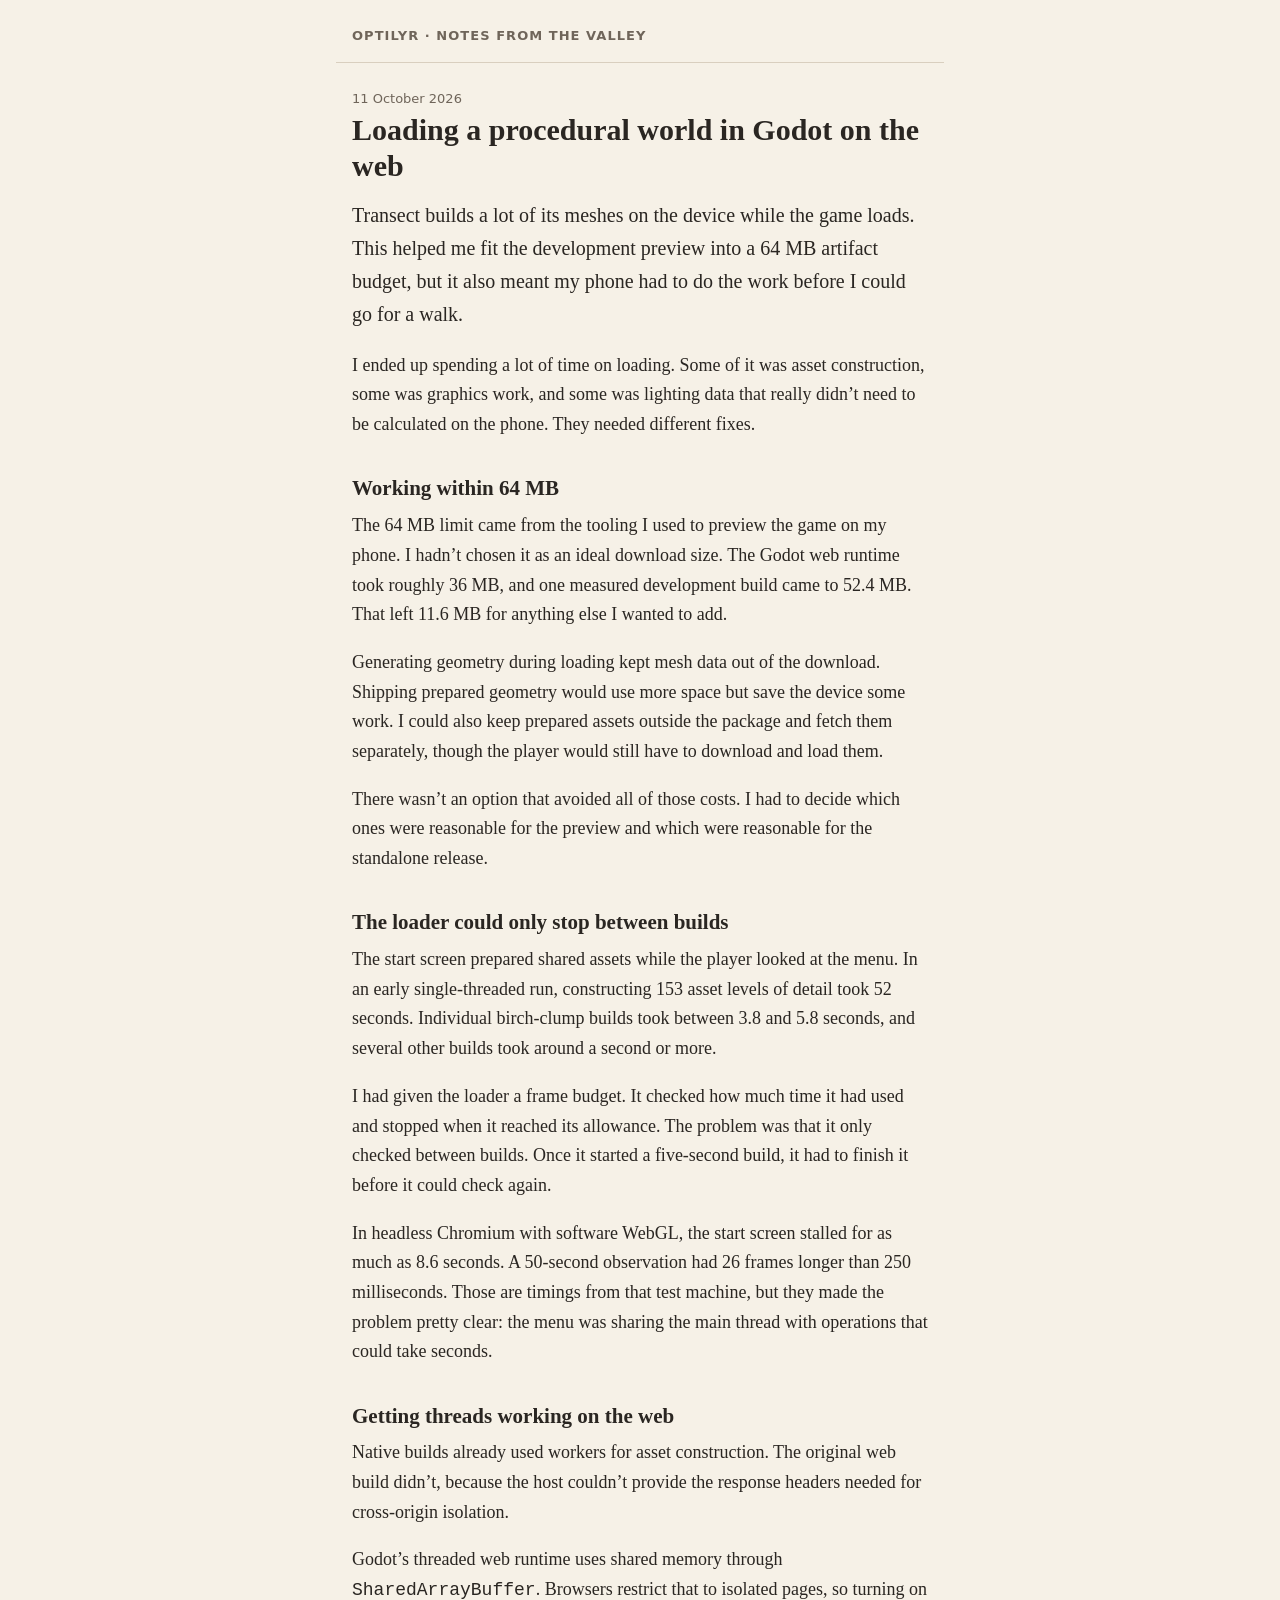
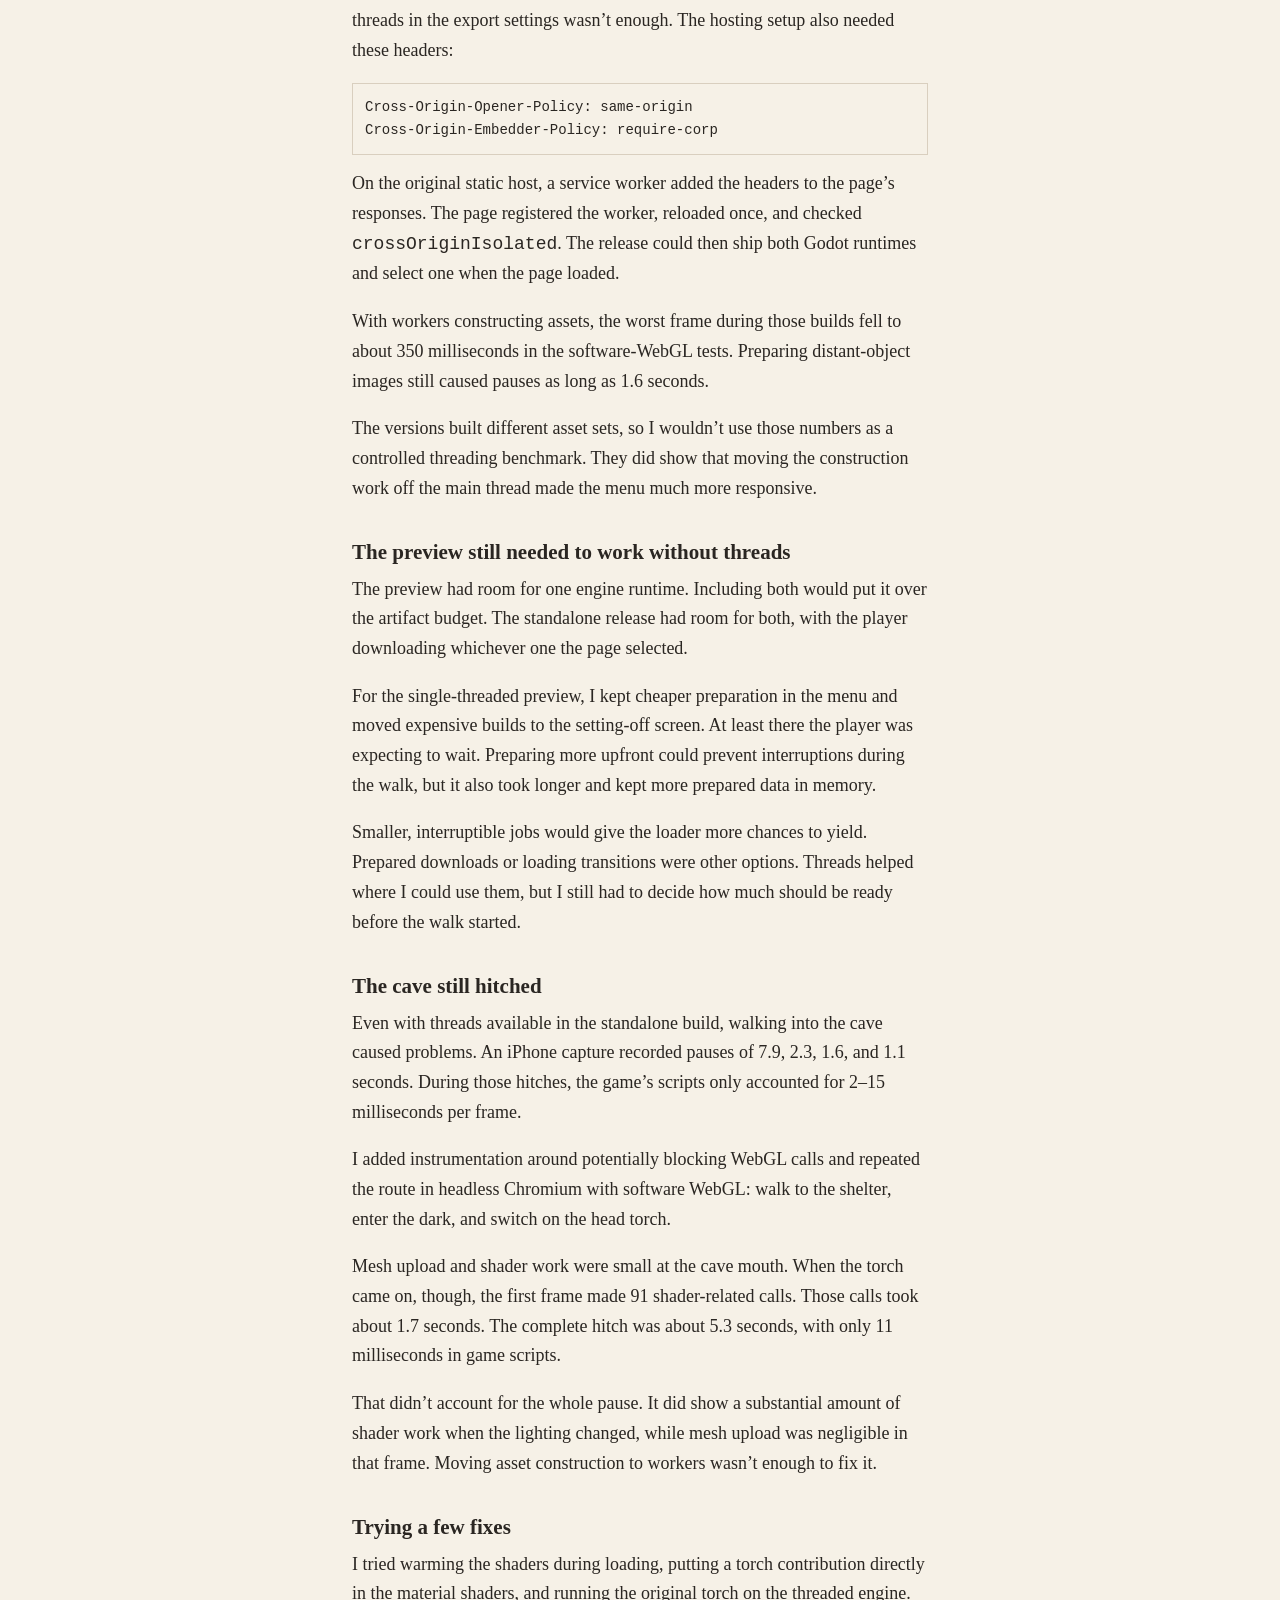
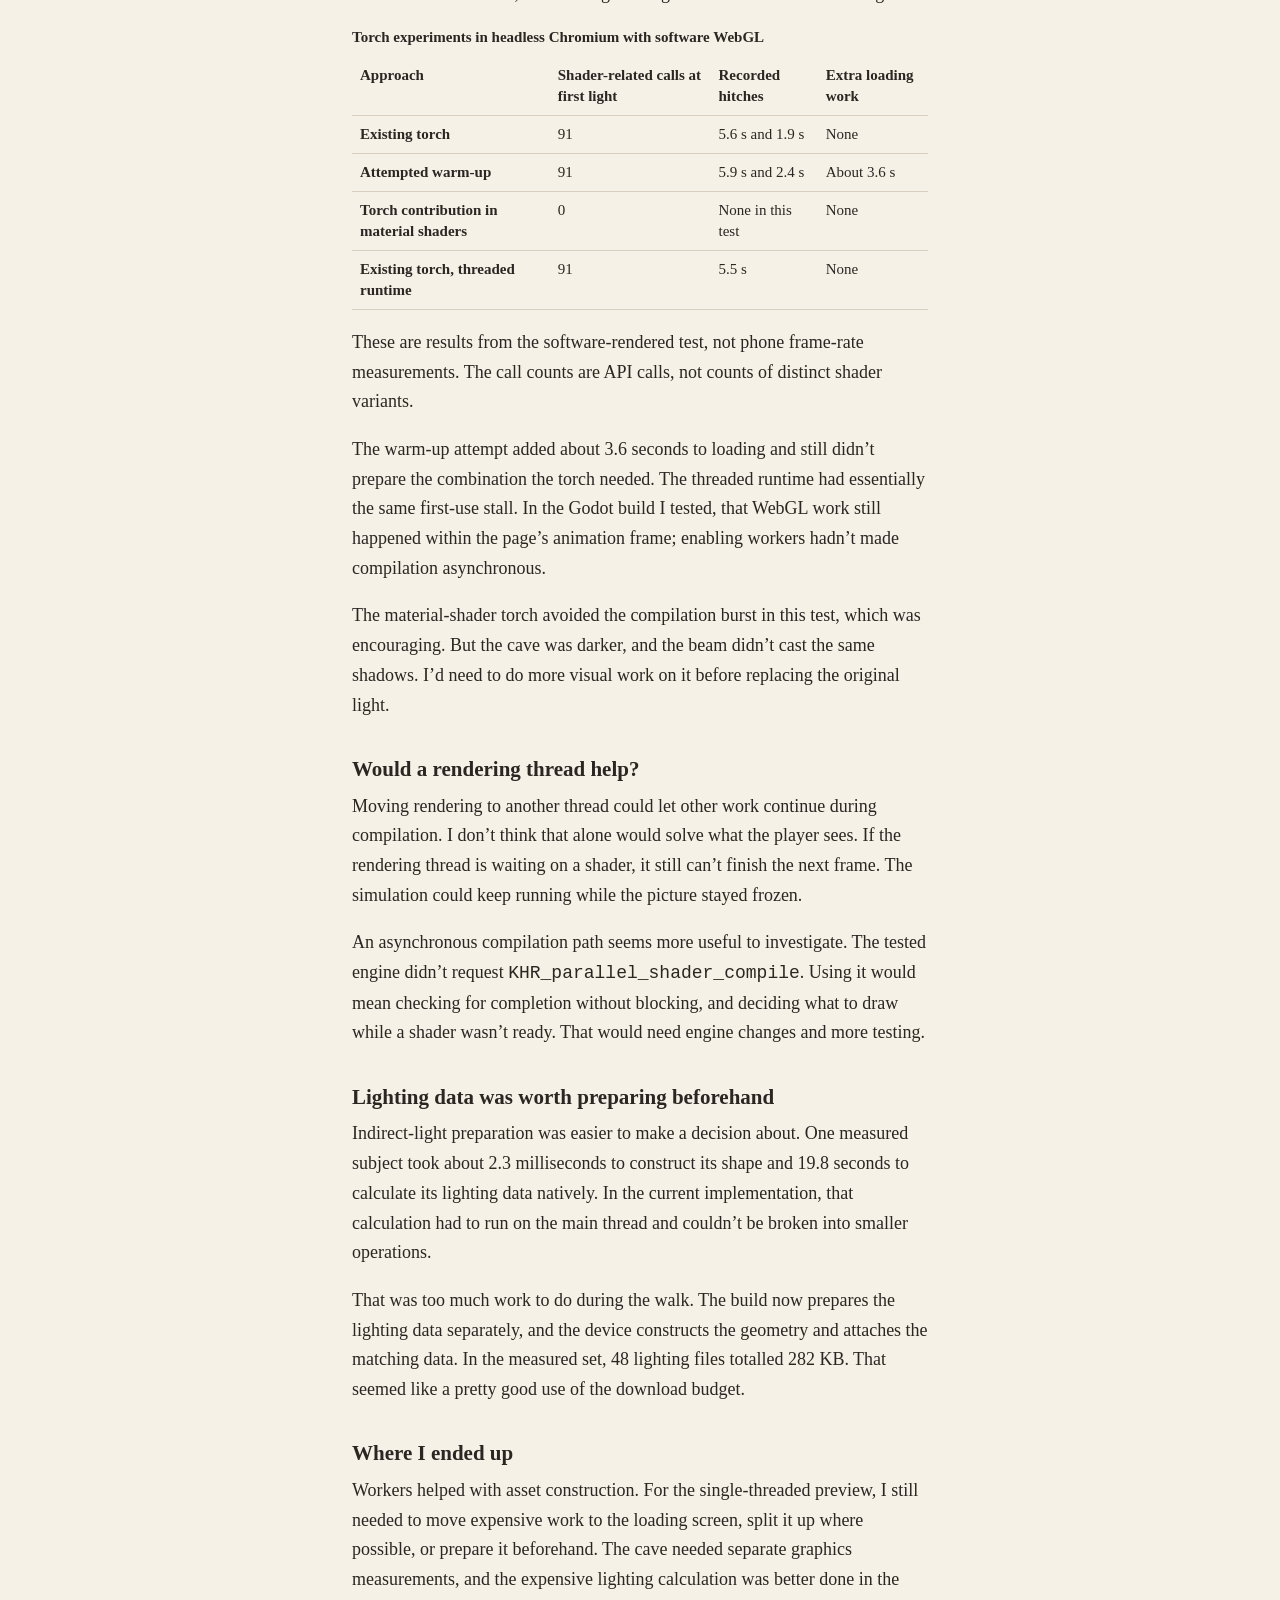
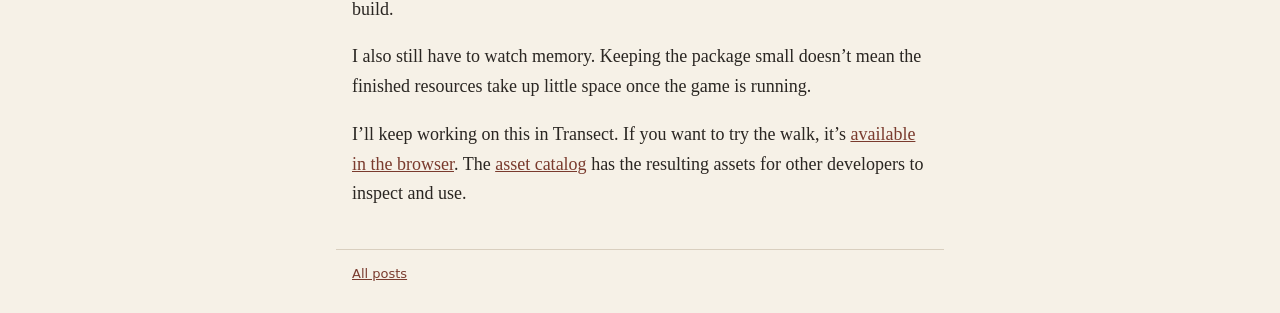
==== posts/loading-a-procedural-world.html @ 337b53d2 "Publish Transect announcement and procedural loading posts" ====
<!doctype html>
<html lang="en">
<head>
<meta charset="utf-8">
<meta name="viewport" content="width=device-width,initial-scale=1">
<title>Loading a procedural world in Godot on the web</title>
<meta name="description" content="What I tried to reduce loading stalls in Transect, from worker threads to shader experiments and prepared lighting data.">
<link rel="stylesheet" href="../style.css">
</head>
<body>
<header><a class="site" href="../">optilyr · notes from the valley</a></header>
<main>
<article>
<p class="date">11 October 2026</p>
<h1>Loading a procedural world in Godot on the web</h1>
<p class="lede">Transect builds a lot of its meshes on the device while the game loads. This helped me fit the development preview into a 64 MB artifact budget, but it also meant my phone had to do the work before I could go for a walk.</p>
<p>I ended up spending a lot of time on loading. Some of it was asset construction, some was graphics work, and some was lighting data that really didn’t need to be calculated on the phone. They needed different fixes.</p>
<h2>Working within 64 MB</h2>
<p>The 64 MB limit came from the tooling I used to preview the game on my phone. I hadn’t chosen it as an ideal download size. The Godot web runtime took roughly 36 MB, and one measured development build came to 52.4 MB. That left 11.6 MB for anything else I wanted to add.</p>
<p>Generating geometry during loading kept mesh data out of the download. Shipping prepared geometry would use more space but save the device some work. I could also keep prepared assets outside the package and fetch them separately, though the player would still have to download and load them.</p>
<p>There wasn’t an option that avoided all of those costs. I had to decide which ones were reasonable for the preview and which were reasonable for the standalone release.</p>
<h2>The loader could only stop between builds</h2>
<p>The start screen prepared shared assets while the player looked at the menu. In an early single-threaded run, constructing 153 asset levels of detail took 52 seconds. Individual birch-clump builds took between 3.8 and 5.8 seconds, and several other builds took around a second or more.</p>
<p>I had given the loader a frame budget. It checked how much time it had used and stopped when it reached its allowance. The problem was that it only checked between builds. Once it started a five-second build, it had to finish it before it could check again.</p>
<p>In headless Chromium with software WebGL, the start screen stalled for as much as 8.6 seconds. A 50-second observation had 26 frames longer than 250 milliseconds. Those are timings from that test machine, but they made the problem pretty clear: the menu was sharing the main thread with operations that could take seconds.</p>
<h2>Getting threads working on the web</h2>
<p>Native builds already used workers for asset construction. The original web build didn’t, because the host couldn’t provide the response headers needed for cross-origin isolation.</p>
<p>Godot’s threaded web runtime uses shared memory through <code>SharedArrayBuffer</code>. Browsers restrict that to isolated pages, so turning on threads in the export settings wasn’t enough. The hosting setup also needed these headers:</p>
<pre><code>Cross-Origin-Opener-Policy: same-origin
Cross-Origin-Embedder-Policy: require-corp</code></pre>
<p>On the original static host, a service worker added the headers to the page’s responses. The page registered the worker, reloaded once, and checked <code>crossOriginIsolated</code>. The release could then ship both Godot runtimes and select one when the page loaded.</p>
<p>With workers constructing assets, the worst frame during those builds fell to about 350 milliseconds in the software-WebGL tests. Preparing distant-object images still caused pauses as long as 1.6 seconds.</p>
<p>The versions built different asset sets, so I wouldn’t use those numbers as a controlled threading benchmark. They did show that moving the construction work off the main thread made the menu much more responsive.</p>
<h2>The preview still needed to work without threads</h2>
<p>The preview had room for one engine runtime. Including both would put it over the artifact budget. The standalone release had room for both, with the player downloading whichever one the page selected.</p>
<p>For the single-threaded preview, I kept cheaper preparation in the menu and moved expensive builds to the setting-off screen. At least there the player was expecting to wait. Preparing more upfront could prevent interruptions during the walk, but it also took longer and kept more prepared data in memory.</p>
<p>Smaller, interruptible jobs would give the loader more chances to yield. Prepared downloads or loading transitions were other options. Threads helped where I could use them, but I still had to decide how much should be ready before the walk started.</p>
<h2>The cave still hitched</h2>
<p>Even with threads available in the standalone build, walking into the cave caused problems. An iPhone capture recorded pauses of 7.9, 2.3, 1.6, and 1.1 seconds. During those hitches, the game’s scripts only accounted for 2–15 milliseconds per frame.</p>
<p>I added instrumentation around potentially blocking WebGL calls and repeated the route in headless Chromium with software WebGL: walk to the shelter, enter the dark, and switch on the head torch.</p>
<p>Mesh upload and shader work were small at the cave mouth. When the torch came on, though, the first frame made 91 shader-related calls. Those calls took about 1.7 seconds. The complete hitch was about 5.3 seconds, with only 11 milliseconds in game scripts.</p>
<p>That didn’t account for the whole pause. It did show a substantial amount of shader work when the lighting changed, while mesh upload was negligible in that frame. Moving asset construction to workers wasn’t enough to fix it.</p>
<h2>Trying a few fixes</h2>
<p>I tried warming the shaders during loading, putting a torch contribution directly in the material shaders, and running the original torch on the threaded engine.</p>
<div class="table-scroll" role="region" aria-label="Torch experiment results" tabindex="0">
<table>
<caption>Torch experiments in headless Chromium with software WebGL</caption>
<thead><tr><th scope="col">Approach</th><th scope="col">Shader-related calls at first light</th><th scope="col">Recorded hitches</th><th scope="col">Extra loading work</th></tr></thead>
<tbody>
<tr><th scope="row">Existing torch</th><td>91</td><td>5.6 s and 1.9 s</td><td>None</td></tr>
<tr><th scope="row">Attempted warm-up</th><td>91</td><td>5.9 s and 2.4 s</td><td>About 3.6 s</td></tr>
<tr><th scope="row">Torch contribution in material shaders</th><td>0</td><td>None in this test</td><td>None</td></tr>
<tr><th scope="row">Existing torch, threaded runtime</th><td>91</td><td>5.5 s</td><td>None</td></tr>
</tbody>
</table>
</div>
<p>These are results from the software-rendered test, not phone frame-rate measurements. The call counts are API calls, not counts of distinct shader variants.</p>
<p>The warm-up attempt added about 3.6 seconds to loading and still didn’t prepare the combination the torch needed. The threaded runtime had essentially the same first-use stall. In the Godot build I tested, that WebGL work still happened within the page’s animation frame; enabling workers hadn’t made compilation asynchronous.</p>
<p>The material-shader torch avoided the compilation burst in this test, which was encouraging. But the cave was darker, and the beam didn’t cast the same shadows. I’d need to do more visual work on it before replacing the original light.</p>
<h2>Would a rendering thread help?</h2>
<p>Moving rendering to another thread could let other work continue during compilation. I don’t think that alone would solve what the player sees. If the rendering thread is waiting on a shader, it still can’t finish the next frame. The simulation could keep running while the picture stayed frozen.</p>
<p>An asynchronous compilation path seems more useful to investigate. The tested engine didn’t request <code>KHR_parallel_shader_compile</code>. Using it would mean checking for completion without blocking, and deciding what to draw while a shader wasn’t ready. That would need engine changes and more testing.</p>
<h2>Lighting data was worth preparing beforehand</h2>
<p>Indirect-light preparation was easier to make a decision about. One measured subject took about 2.3 milliseconds to construct its shape and 19.8 seconds to calculate its lighting data natively. In the current implementation, that calculation had to run on the main thread and couldn’t be broken into smaller operations.</p>
<p>That was too much work to do during the walk. The build now prepares the lighting data separately, and the device constructs the geometry and attaches the matching data. In the measured set, 48 lighting files totalled 282 KB. That seemed like a pretty good use of the download budget.</p>
<h2>Where I ended up</h2>
<p>Workers helped with asset construction. For the single-threaded preview, I still needed to move expensive work to the loading screen, split it up where possible, or prepare it beforehand. The cave needed separate graphics measurements, and the expensive lighting calculation was better done in the build.</p>
<p>I also still have to watch memory. Keeping the package small doesn’t mean the finished resources take up little space once the game is running.</p>
<p>I’ll keep working on this in Transect. If you want to try the walk, it’s <a href="https://fellandfjordstudios.github.io/transect-release/">available in the browser</a>. The <a href="https://asset-explorer.pages.dev/">asset catalog</a> has the resulting assets for other developers to inspect and use.</p>
</article>
</main>
<footer><a href="../">All posts</a></footer>
</body>
</html>
---- style.css ----
:root{--bg:#f6f1e7;--ink:#2a2622;--muted:#6f655a;--rule:#d9cfbf;--accent:#7a3b2e}
@media (prefers-color-scheme:dark){:root{--bg:#1c1a17;--ink:#ece6da;--muted:#a89f92;--rule:#3a352e;--accent:#d9876f}}
*{box-sizing:border-box}
html{-webkit-text-size-adjust:100%}
body{margin:0;background:var(--bg);color:var(--ink);font:18px/1.65 Georgia,'Iowan Old Style','Times New Roman',serif}
header,main,footer{max-width:38rem;margin:0 auto;padding:0 16px}
header{padding-top:20px;padding-bottom:12px;border-bottom:1px solid var(--rule)}
.site{font:600 13px/1.2 system-ui,-apple-system,sans-serif;letter-spacing:.08em;text-transform:uppercase;color:var(--muted);text-decoration:none}
.date{font:13px system-ui,-apple-system,sans-serif;color:var(--muted);margin:28px 0 0}
h1{font-size:30px;line-height:1.2;margin:.2em 0 .5em}
h2{font-size:21px;line-height:1.3;margin:1.7em 0 .4em}
p{margin:0 0 1em}
.lede{font-size:20px}
a{color:var(--accent)}
.posts{list-style:none;padding:0;margin:28px 0}
.posts li{padding:14px 0;border-bottom:1px solid var(--rule)}
.posts a{font-size:21px;text-decoration:none}
.posts .date{margin:0}
footer{margin-top:40px;padding-top:16px;padding-bottom:32px;border-top:1px solid var(--rule);font:13px system-ui,-apple-system,sans-serif;color:var(--muted)}

pre{overflow-x:auto;padding:12px;border:1px solid var(--rule);font-size:14px}
.table-scroll{overflow-x:auto;margin:0 0 1em}
table{width:100%;border-collapse:collapse;font-size:15px;line-height:1.4}
caption{text-align:left;font-weight:bold;margin-bottom:.6em}
th,td{text-align:left;vertical-align:top;padding:8px;border-bottom:1px solid var(--rule)}
code{overflow-wrap:anywhere}
pre code{overflow-wrap:normal}
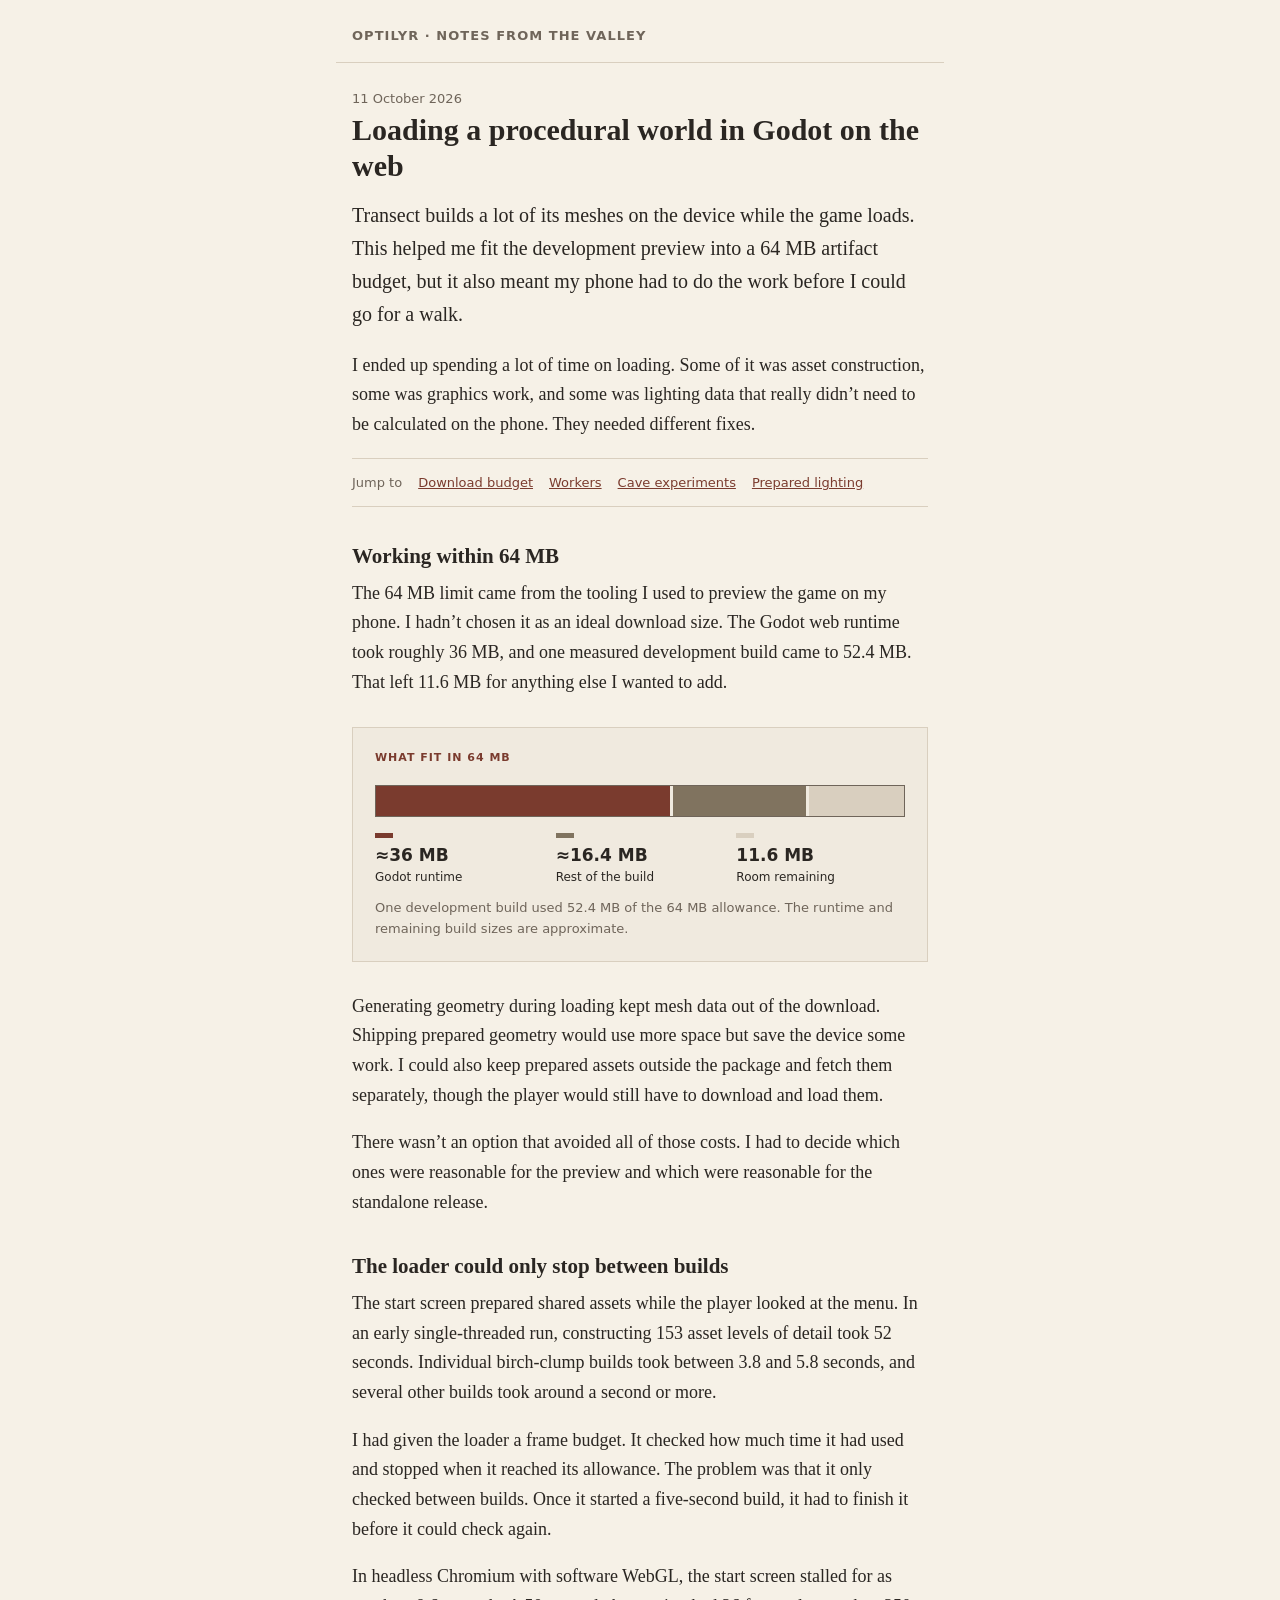
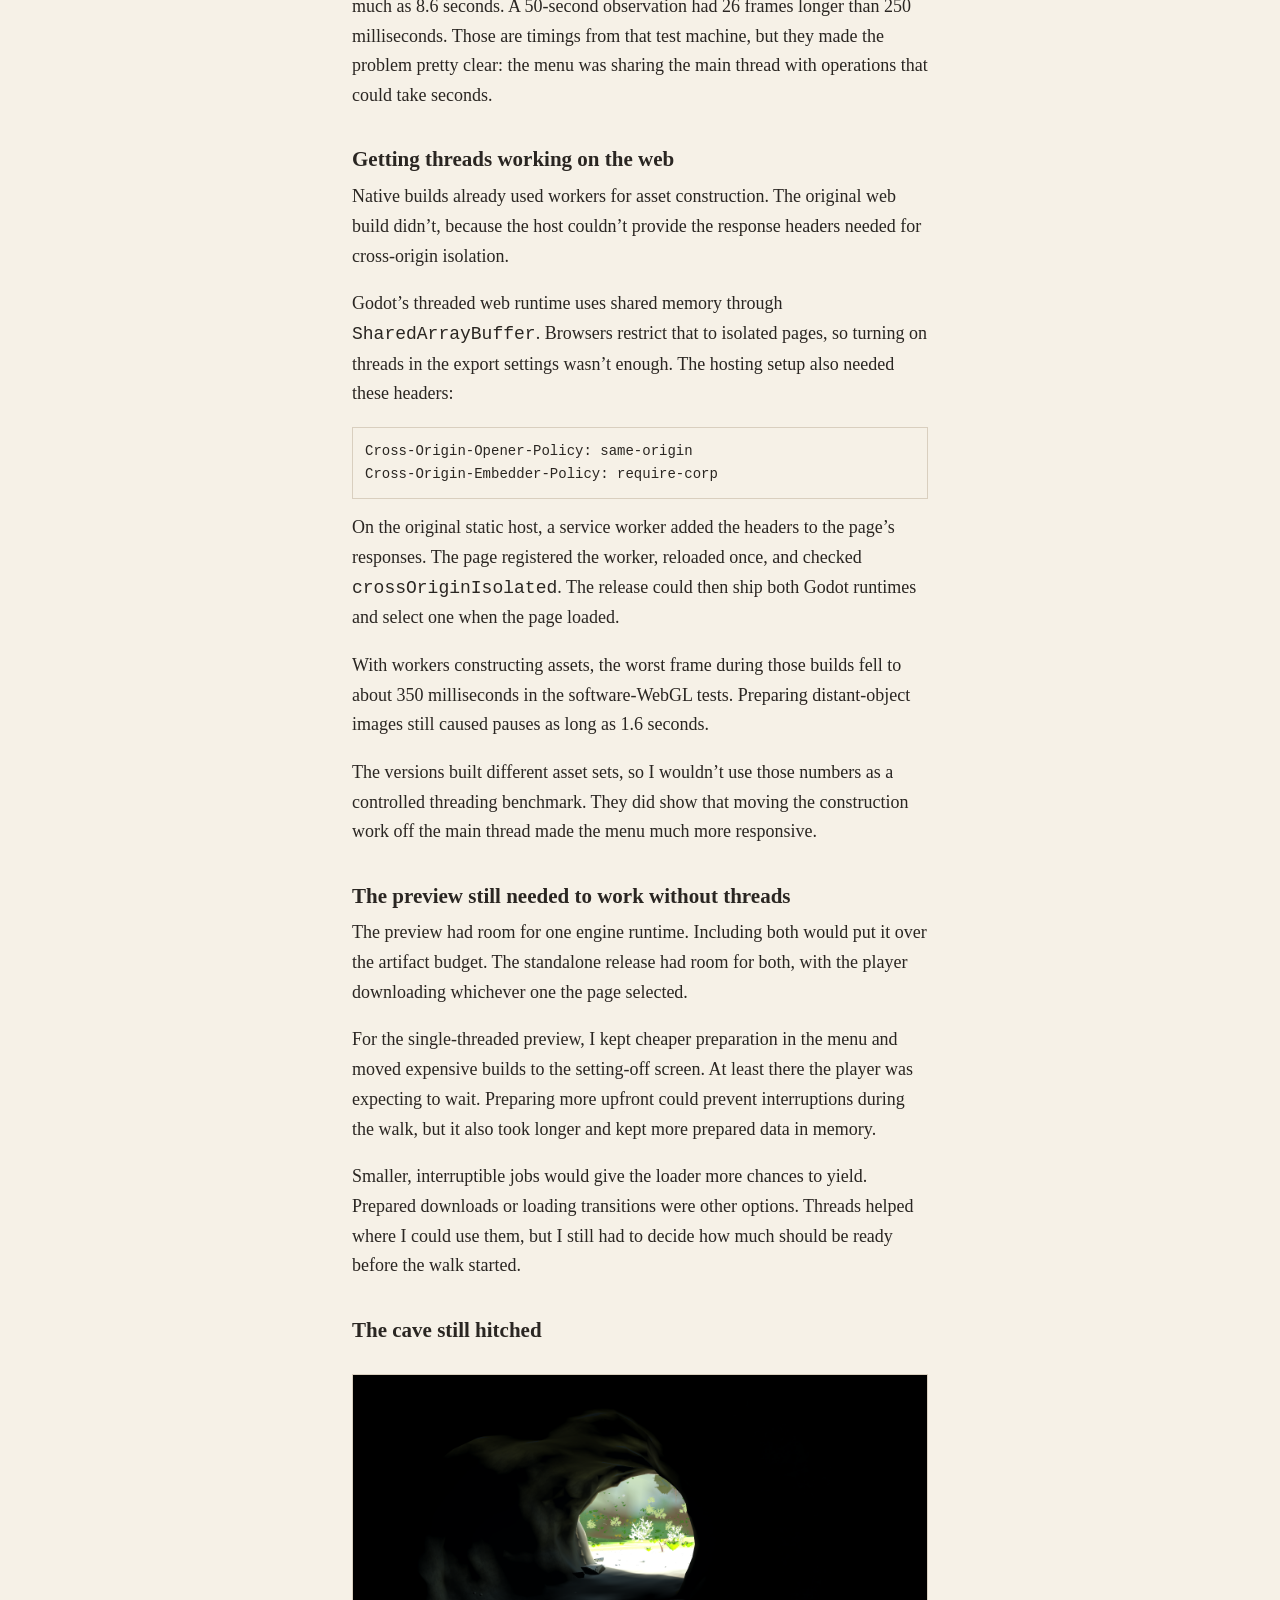
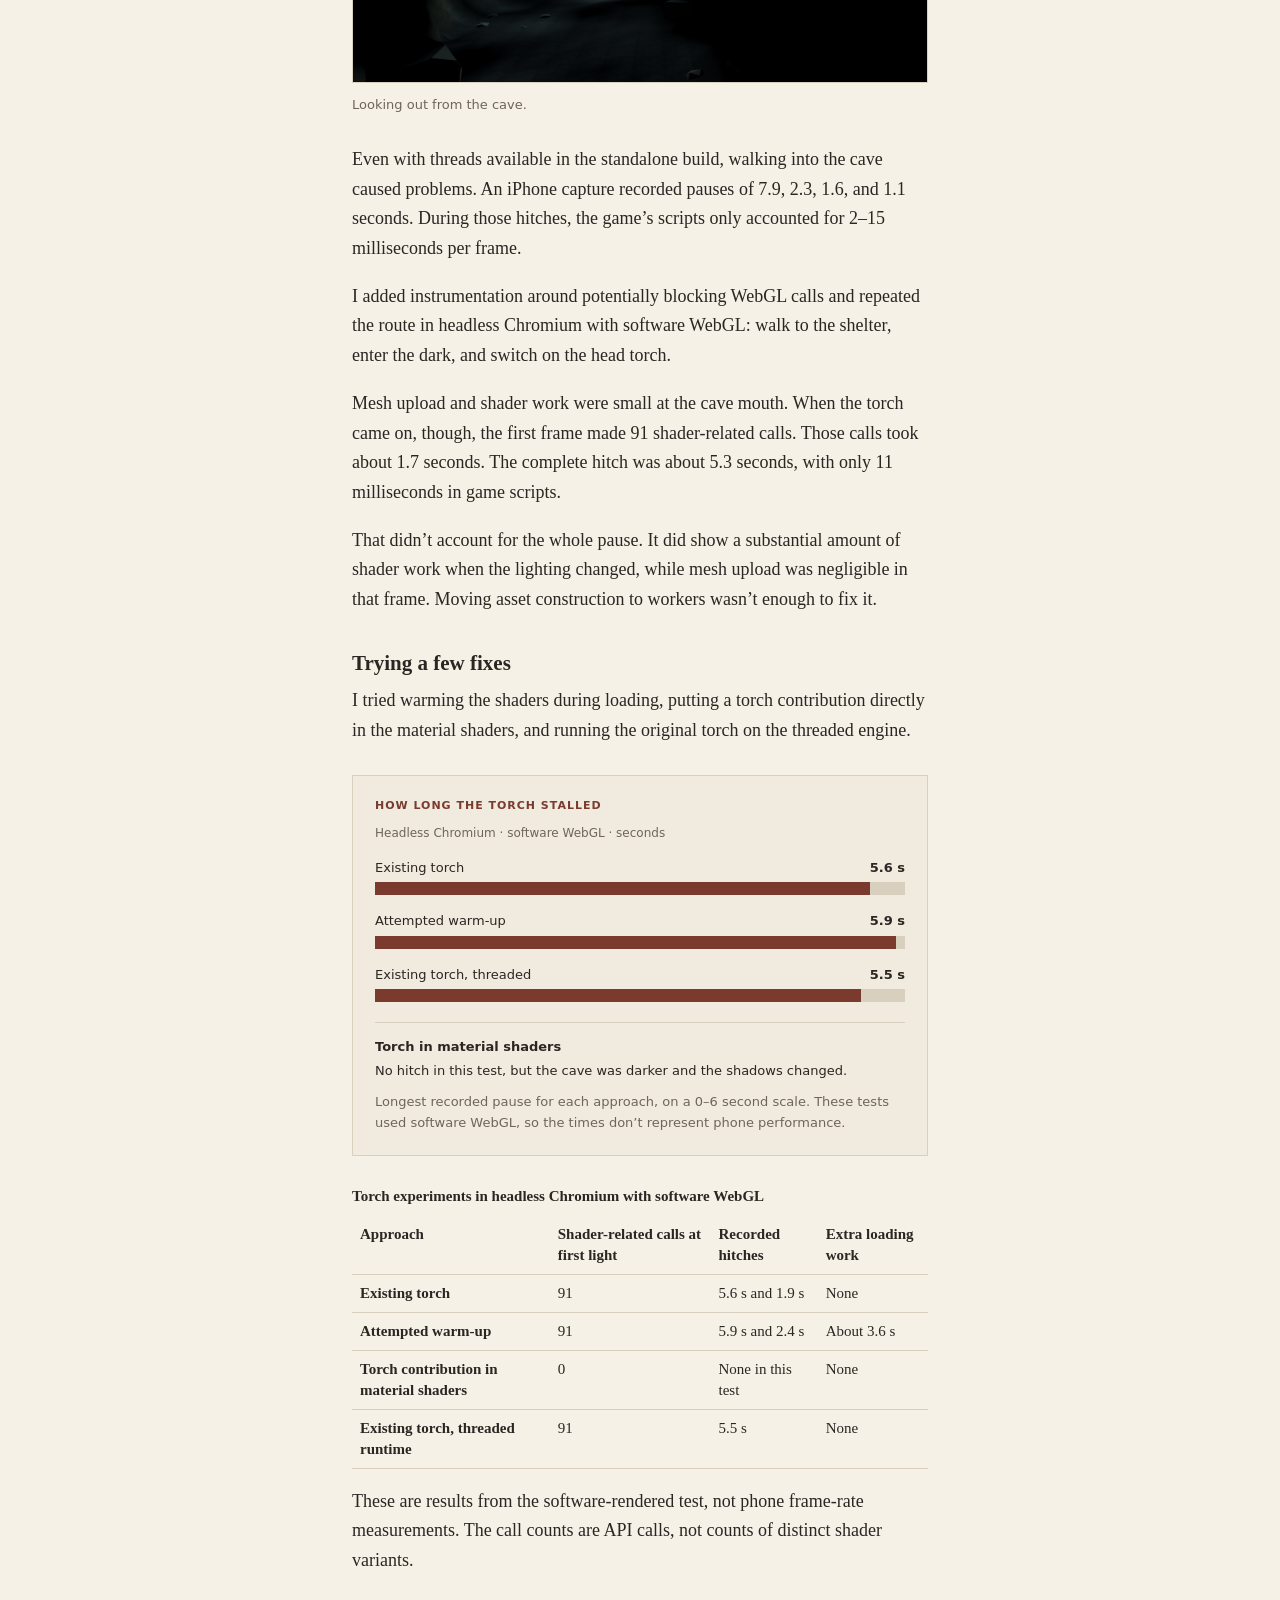
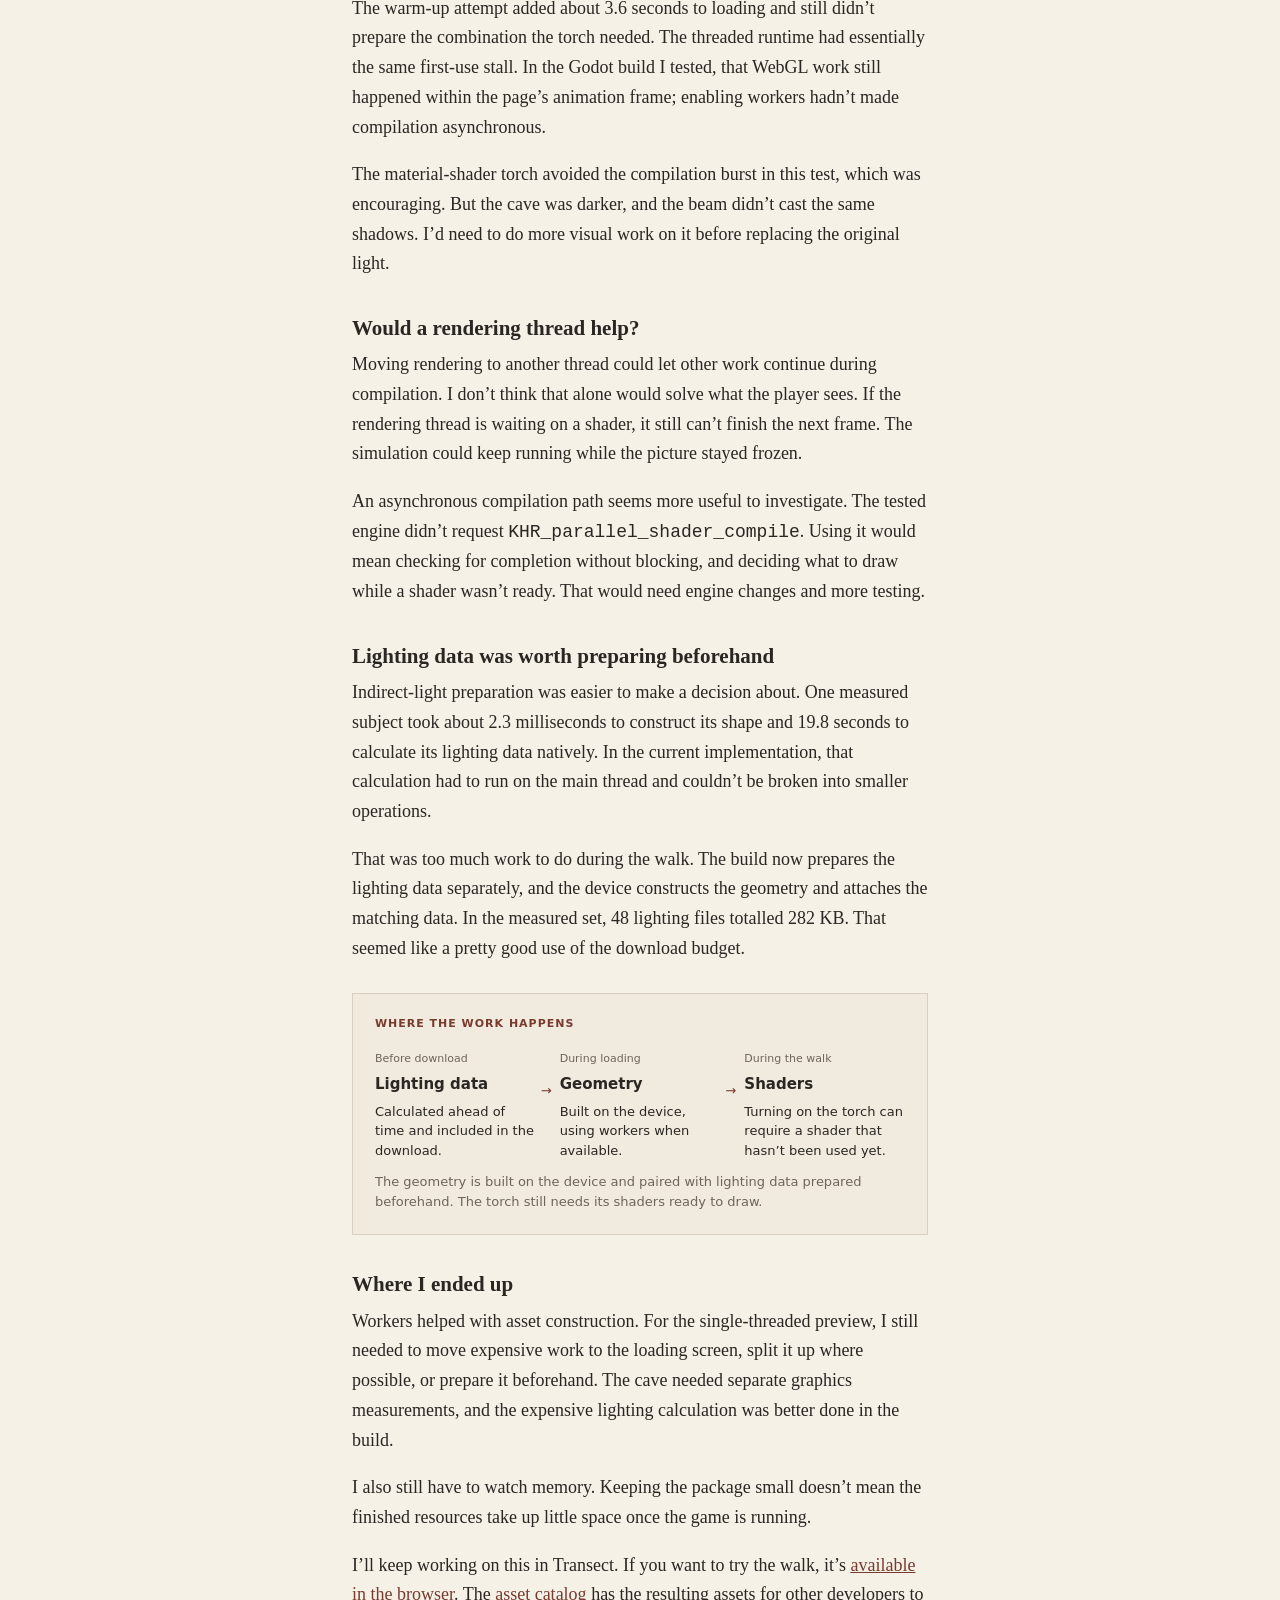
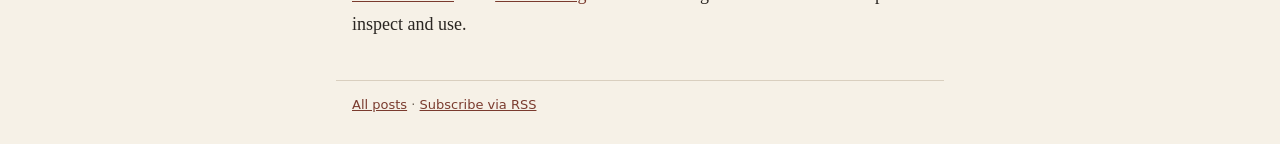
==== commit 6988e109: "Add illustrated articles, project introduction, and RSS feed" ====
--- a/posts/loading-a-procedural-world.html
+++ b/posts/loading-a-procedural-world.html
@@ -6,24 +6,42 @@
 <title>Loading a procedural world in Godot on the web</title>
 <meta name="description" content="What I tried to reduce loading stalls in Transect, from worker threads to shader experiments and prepared lighting data.">
 <link rel="stylesheet" href="../style.css">
+<link rel="canonical" href="https://fellandfjordstudios.github.io/blog/posts/loading-a-procedural-world.html">
+<link rel="alternate" type="application/rss+xml" title="Notes from the valley" href="../feed.xml">
+<meta property="og:site_name" content="Notes from the valley">
+<meta property="og:type" content="article">
+<meta property="og:title" content="Loading a procedural world in Godot on the web">
+<meta property="og:description" content="What I tried to reduce loading stalls in Transect, from worker threads to shader experiments and prepared lighting data.">
+<meta property="og:url" content="https://fellandfjordstudios.github.io/blog/posts/loading-a-procedural-world.html">
 </head>
 <body>
 <header><a class="site" href="../">optilyr · notes from the valley</a></header>
 <main>
 <article>
-<p class="date">11 October 2026</p>
+<p class="date"><time datetime="2026-10-11">11 October 2026</time></p>
 <h1>Loading a procedural world in Godot on the web</h1>
 <p class="lede">Transect builds a lot of its meshes on the device while the game loads. This helped me fit the development preview into a 64 MB artifact budget, but it also meant my phone had to do the work before I could go for a walk.</p>
 <p>I ended up spending a lot of time on loading. Some of it was asset construction, some was graphics work, and some was lighting data that really didn’t need to be calculated on the phone. They needed different fixes.</p>
-<h2>Working within 64 MB</h2>
+<nav class="article-nav" aria-label="In this article"><span>Jump to</span> <a href="#budget">Download budget</a> <a href="#threads">Workers</a> <a href="#cave">Cave experiments</a> <a href="#lighting">Prepared lighting</a></nav>
+<h2 id="budget">Working within 64 MB</h2>
 <p>The 64 MB limit came from the tooling I used to preview the game on my phone. I hadn’t chosen it as an ideal download size. The Godot web runtime took roughly 36 MB, and one measured development build came to 52.4 MB. That left 11.6 MB for anything else I wanted to add.</p>
+<figure class="diagram">
+<p class="eyebrow">What fit in 64 MB</p>
+<div class="budget-bar" aria-hidden="true"><span class="budget-runtime"></span><span class="budget-other"></span><span class="budget-room"></span></div>
+<ul class="budget-key">
+<li><span class="swatch runtime" aria-hidden="true"></span><strong>≈36 MB</strong><span>Godot runtime</span></li>
+<li><span class="swatch other" aria-hidden="true"></span><strong>≈16.4 MB</strong><span>Rest of the build</span></li>
+<li><span class="swatch room" aria-hidden="true"></span><strong>11.6 MB</strong><span>Room remaining</span></li>
+</ul>
+<figcaption>One development build used 52.4 MB of the 64 MB allowance. The runtime and remaining build sizes are approximate.</figcaption>
+</figure>
 <p>Generating geometry during loading kept mesh data out of the download. Shipping prepared geometry would use more space but save the device some work. I could also keep prepared assets outside the package and fetch them separately, though the player would still have to download and load them.</p>
 <p>There wasn’t an option that avoided all of those costs. I had to decide which ones were reasonable for the preview and which were reasonable for the standalone release.</p>
 <h2>The loader could only stop between builds</h2>
 <p>The start screen prepared shared assets while the player looked at the menu. In an early single-threaded run, constructing 153 asset levels of detail took 52 seconds. Individual birch-clump builds took between 3.8 and 5.8 seconds, and several other builds took around a second or more.</p>
 <p>I had given the loader a frame budget. It checked how much time it had used and stopped when it reached its allowance. The problem was that it only checked between builds. Once it started a five-second build, it had to finish it before it could check again.</p>
 <p>In headless Chromium with software WebGL, the start screen stalled for as much as 8.6 seconds. A 50-second observation had 26 frames longer than 250 milliseconds. Those are timings from that test machine, but they made the problem pretty clear: the menu was sharing the main thread with operations that could take seconds.</p>
-<h2>Getting threads working on the web</h2>
+<h2 id="threads">Getting threads working on the web</h2>
 <p>Native builds already used workers for asset construction. The original web build didn’t, because the host couldn’t provide the response headers needed for cross-origin isolation.</p>
 <p>Godot’s threaded web runtime uses shared memory through <code>SharedArrayBuffer</code>. Browsers restrict that to isolated pages, so turning on threads in the export settings wasn’t enough. The hosting setup also needed these headers:</p>
 <pre><code>Cross-Origin-Opener-Policy: same-origin
@@ -35,13 +53,28 @@
 <p>The preview had room for one engine runtime. Including both would put it over the artifact budget. The standalone release had room for both, with the player downloading whichever one the page selected.</p>
 <p>For the single-threaded preview, I kept cheaper preparation in the menu and moved expensive builds to the setting-off screen. At least there the player was expecting to wait. Preparing more upfront could prevent interruptions during the walk, but it also took longer and kept more prepared data in memory.</p>
 <p>Smaller, interruptible jobs would give the loader more chances to yield. Prepared downloads or loading transitions were other options. Threads helped where I could use them, but I still had to decide how much should be ready before the walk started.</p>
-<h2>The cave still hitched</h2>
+<h2 id="cave">The cave still hitched</h2>
+<figure class="scene cave-scene">
+<img src="../images/looking_out_of_the_cave.png" width="2820" height="1508" loading="lazy" alt="Looking from a dark, rocky cave toward its sunlit entrance, with trees and plants outside.">
+<figcaption>Looking out from the cave.</figcaption>
+</figure>
 <p>Even with threads available in the standalone build, walking into the cave caused problems. An iPhone capture recorded pauses of 7.9, 2.3, 1.6, and 1.1 seconds. During those hitches, the game’s scripts only accounted for 2–15 milliseconds per frame.</p>
 <p>I added instrumentation around potentially blocking WebGL calls and repeated the route in headless Chromium with software WebGL: walk to the shelter, enter the dark, and switch on the head torch.</p>
 <p>Mesh upload and shader work were small at the cave mouth. When the torch came on, though, the first frame made 91 shader-related calls. Those calls took about 1.7 seconds. The complete hitch was about 5.3 seconds, with only 11 milliseconds in game scripts.</p>
 <p>That didn’t account for the whole pause. It did show a substantial amount of shader work when the lighting changed, while mesh upload was negligible in that frame. Moving asset construction to workers wasn’t enough to fix it.</p>
 <h2>Trying a few fixes</h2>
 <p>I tried warming the shaders during loading, putting a torch contribution directly in the material shaders, and running the original torch on the threaded engine.</p>
+<figure class="diagram">
+<p class="eyebrow">How long the torch stalled</p>
+<p class="chart-context">Headless Chromium · software WebGL · seconds</p>
+<div class="hitch-chart">
+<div class="hitch-row"><span>Existing torch</span><strong>5.6 s</strong><div class="bar-track" aria-hidden="true"><span style="width:93.333%"></span></div></div>
+<div class="hitch-row"><span>Attempted warm-up</span><strong>5.9 s</strong><div class="bar-track" aria-hidden="true"><span style="width:98.333%"></span></div></div>
+<div class="hitch-row"><span>Existing torch, threaded</span><strong>5.5 s</strong><div class="bar-track" aria-hidden="true"><span style="width:91.667%"></span></div></div>
+<div class="hitch-result"><strong>Torch in material shaders</strong><span>No hitch in this test, but the cave was darker and the shadows changed.</span></div>
+</div>
+<figcaption>Longest recorded pause for each approach, on a 0–6 second scale. These tests used software WebGL, so the times don’t represent phone performance.</figcaption>
+</figure>
 <div class="table-scroll" role="region" aria-label="Torch experiment results" tabindex="0">
 <table>
 <caption>Torch experiments in headless Chromium with software WebGL</caption>
@@ -60,15 +93,24 @@
 <h2>Would a rendering thread help?</h2>
 <p>Moving rendering to another thread could let other work continue during compilation. I don’t think that alone would solve what the player sees. If the rendering thread is waiting on a shader, it still can’t finish the next frame. The simulation could keep running while the picture stayed frozen.</p>
 <p>An asynchronous compilation path seems more useful to investigate. The tested engine didn’t request <code>KHR_parallel_shader_compile</code>. Using it would mean checking for completion without blocking, and deciding what to draw while a shader wasn’t ready. That would need engine changes and more testing.</p>
-<h2>Lighting data was worth preparing beforehand</h2>
+<h2 id="lighting">Lighting data was worth preparing beforehand</h2>
 <p>Indirect-light preparation was easier to make a decision about. One measured subject took about 2.3 milliseconds to construct its shape and 19.8 seconds to calculate its lighting data natively. In the current implementation, that calculation had to run on the main thread and couldn’t be broken into smaller operations.</p>
 <p>That was too much work to do during the walk. The build now prepares the lighting data separately, and the device constructs the geometry and attaches the matching data. In the measured set, 48 lighting files totalled 282 KB. That seemed like a pretty good use of the download budget.</p>
+<figure class="diagram">
+<p class="eyebrow">Where the work happens</p>
+<ol class="flow">
+<li><span class="step-label">Before download</span><strong>Lighting data</strong><span>Calculated ahead of time and included in the download.</span></li>
+<li><span class="step-label">During loading</span><strong>Geometry</strong><span>Built on the device, using workers when available.</span></li>
+<li><span class="step-label">During the walk</span><strong>Shaders</strong><span>Turning on the torch can require a shader that hasn’t been used yet.</span></li>
+</ol>
+<figcaption>The geometry is built on the device and paired with lighting data prepared beforehand. The torch still needs its shaders ready to draw.</figcaption>
+</figure>
 <h2>Where I ended up</h2>
 <p>Workers helped with asset construction. For the single-threaded preview, I still needed to move expensive work to the loading screen, split it up where possible, or prepare it beforehand. The cave needed separate graphics measurements, and the expensive lighting calculation was better done in the build.</p>
 <p>I also still have to watch memory. Keeping the package small doesn’t mean the finished resources take up little space once the game is running.</p>
 <p>I’ll keep working on this in Transect. If you want to try the walk, it’s <a href="https://fellandfjordstudios.github.io/transect-release/">available in the browser</a>. The <a href="https://asset-explorer.pages.dev/">asset catalog</a> has the resulting assets for other developers to inspect and use.</p>
 </article>
 </main>
-<footer><a href="../">All posts</a></footer>
+<footer><a href="../">All posts</a> · <a href="../feed.xml">Subscribe via RSS</a></footer>
 </body>
 </html>
--- a/style.css
+++ b/style.css
@@ -12,10 +12,16 @@
 p{margin:0 0 1em}
 .lede{font-size:20px}
 a{color:var(--accent)}
-.posts{list-style:none;padding:0;margin:28px 0}
+.intro{margin-top:32px}
+.project-links{font:15px/1.65 system-ui,-apple-system,sans-serif}
+.posts{list-style:none;padding:0;margin:12px 0 28px}
 .posts li{padding:14px 0;border-bottom:1px solid var(--rule)}
+.posts h3{font-size:21px;font-weight:normal;line-height:1.35;margin:.25em 0 .5em}
 .posts a{font-size:21px;text-decoration:none}
+.posts a:hover{text-decoration:underline}
+.posts li>p:last-child{font-size:16px;margin-bottom:0}
 .posts .date{margin:0}
+a:focus-visible{outline:2px solid var(--accent);outline-offset:4px}
 footer{margin-top:40px;padding-top:16px;padding-bottom:32px;border-top:1px solid var(--rule);font:13px system-ui,-apple-system,sans-serif;color:var(--muted)}
 
 pre{overflow-x:auto;padding:12px;border:1px solid var(--rule);font-size:14px}
@@ -25,3 +31,54 @@
 th,td{text-align:left;vertical-align:top;padding:8px;border-bottom:1px solid var(--rule)}
 code{overflow-wrap:anywhere}
 pre code{overflow-wrap:normal}
+
+/* Article figures use native HTML so labels remain selectable and wrap on phones. */
+figure{margin:30px 0}
+figcaption{font:13px/1.55 system-ui,-apple-system,sans-serif;color:var(--muted);margin-top:12px}
+.scene img{display:block;width:100%;height:auto;border:1px solid var(--rule)}
+.home-scene{margin-bottom:36px}
+.eyebrow{font:600 11px/1.5 system-ui,-apple-system,sans-serif;letter-spacing:.09em;text-transform:uppercase;color:var(--accent);margin:0 0 18px}
+.takeaways{border-left:3px solid var(--accent);padding:18px 20px;margin:28px 0;background:var(--panel)}
+.takeaways .eyebrow{margin-bottom:10px}
+.takeaways ul{padding-left:18px;margin:0;font-size:16px;line-height:1.55}
+.takeaways li+li{margin-top:9px}
+.article-nav{display:flex;flex-wrap:wrap;gap:8px 16px;border-top:1px solid var(--rule);border-bottom:1px solid var(--rule);padding:14px 0;font:13px/1.5 system-ui,-apple-system,sans-serif}
+.article-nav>span{color:var(--muted)}
+h2[id]{scroll-margin-top:20px}
+.diagram{border:1px solid var(--rule);padding:22px;background:var(--panel)}
+.flow{list-style:none;padding:0;margin:0;display:grid;grid-template-columns:repeat(3,minmax(0,1fr));gap:24px;font:13px/1.5 system-ui,-apple-system,sans-serif}
+.flow li{position:relative}
+.flow li+li:before{content:'→';position:absolute;left:-19px;top:30px;color:var(--accent)}
+.flow strong,.flow span{display:block}
+.flow strong{font-size:15px;line-height:1.35;margin:7px 0}
+.step-label{font-size:11px;color:var(--muted)}
+.budget-bar{display:flex;height:32px;border:1px solid var(--muted);gap:3px}
+.budget-runtime{width:56.25%;background:var(--accent)}
+.budget-other{width:25.625%;background:var(--secondary)}
+.budget-room{width:18.125%;background:var(--rule)}
+.budget-key{display:grid;grid-template-columns:repeat(3,minmax(0,1fr));gap:12px;padding:0;list-style:none;font:12px/1.5 system-ui,-apple-system,sans-serif;margin:16px 0 0}
+.budget-key strong,.budget-key li>span:last-child{display:block}
+.budget-key strong{font-size:17px;margin-top:5px}
+.swatch{display:block;width:18px;height:5px}
+.runtime{background:var(--accent)}
+.other{background:var(--secondary)}
+.room{background:var(--rule)}
+.chart-context{font:12px/1.5 system-ui,-apple-system,sans-serif;color:var(--muted);margin-top:-9px}
+.hitch-chart{font:13px/1.5 system-ui,-apple-system,sans-serif}
+.hitch-row{display:grid;grid-template-columns:1fr auto;gap:5px 12px;margin:16px 0}
+.bar-track{grid-column:1/-1;height:13px;background:var(--rule)}
+.bar-track span{display:block;height:100%;background:var(--accent)}
+.hitch-result{border-top:1px solid var(--rule);padding-top:14px;margin-top:20px}
+.hitch-result strong,.hitch-result span{display:block}
+.hitch-result span{margin-top:4px}
+:root{--panel:#f0eadf;--secondary:#80735f}
+@media(prefers-color-scheme:dark){:root{--panel:#24211c;--secondary:#b4aa91}}
+@media(max-width:480px){
+ .diagram{padding:18px}
+ .flow{grid-template-columns:1fr;gap:30px}
+ .flow li+li:before{content:'↓';left:0;top:-25px}
+ .budget-key{gap:8px}
+ .budget-key strong{font-size:15px}
+}
+
+.screenshot-grid{display:grid;grid-template-columns:repeat(2,minmax(0,1fr));gap:12px;align-items:start}
